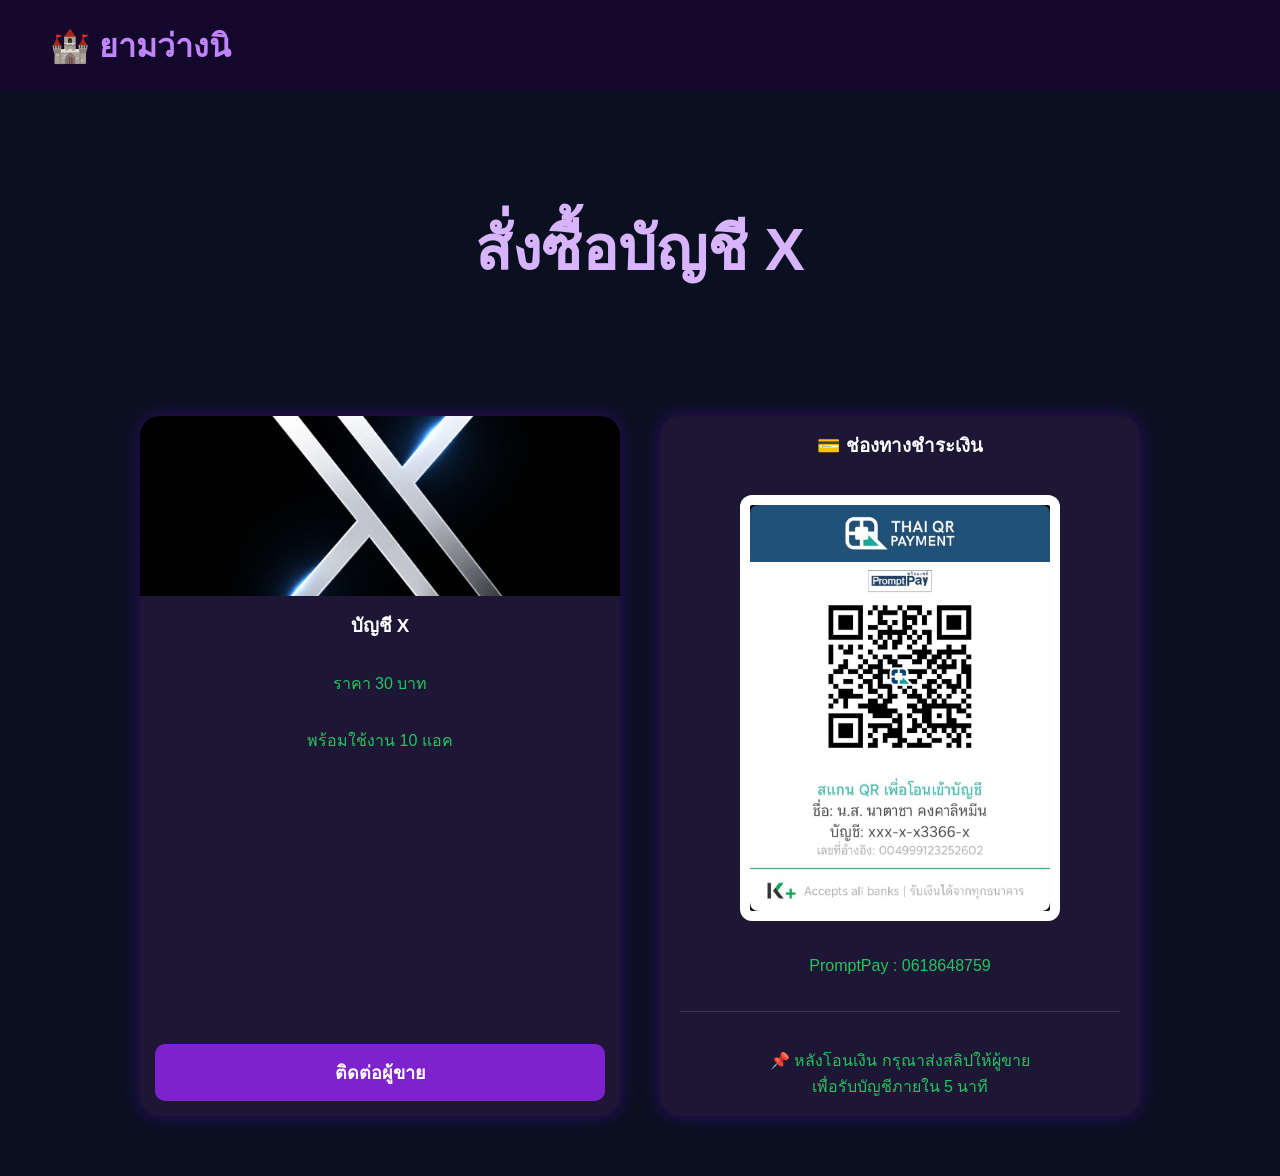
==== buy.html @ 427274d5 "Update buy.html" ====
<!DOCTYPE html>
<html lang="th">
<head>
    <meta charset="UTF-8">
    <meta name="viewport" content="width=device-width, initial-scale=1.0">
    <title>สั่งซื้อบัญชี X</title>
    <link rel="stylesheet" href="css/style.css">
</head>
<body>

<header>
    <div class="logo">🏰 ยามว่างนิ</div>
</header>

<section class="hero">

    <h1>สั่งซื้อบัญชี X</h1>

    <div class="buy-container">

        <!-- กล่องสินค้า -->
        <div class="card">

            <img src="images/x.png" alt="บัญชี X">

            <h3>บัญชี X</h3>

            <p>ราคา 30 บาท</p>

            <p>พร้อมใช้งาน 10 แอค</p>

            <button class="btn-buy">
                ติดต่อผู้ขาย
            </button>

        </div>

        <!-- กล่องชำระเงิน -->
        <div class="card payment-card">

            <h3>💳 ช่องทางชำระเงิน</h3>

            <img src="images/qr.jpg" alt="QR พร้อมเพย์" class="qr">

           <p class="promptpay">PromptPay : 0618648759</p>

<hr class="line">

<p class="notice">
📌 หลังโอนเงิน กรุณาส่งสลิปให้ผู้ขาย<br>
เพื่อรับบัญชีภายใน 5 นาที
</p>

        </div>

    </div>

</section>



    </div>

</section>

</body>
</html>
---- css/style.css ----
body{

background:#0b1020;

color:white;

font-family:Arial;

margin:0;

}

header{

display:flex;

justify-content:space-between;

padding:20px 50px;

background:#14092d;

}

.logo{

font-size:32px;

font-weight:bold;

color:#c084fc;

}

nav a{

color:white;

text-decoration:none;

margin-left:25px;

}

.hero{

text-align:center;

padding:120px 20px;

}

.hero h1{

font-size:60px;

color:#d8b4fe;

}

.btn{
 display:inline-block;
    margin-top:30px;
    padding:15px 35px;
    background:#7e22ce;
    border-radius:30px;

    color:#ffffff;
    text-decoration:none;
    font-size:20px;
    font-weight:bold;
}

.products{

padding:60px;

}

footer{

text-align:center;

padding:40px;

}
.products{
    padding:80px 40px;
}

.products h2{
    text-align:center;
    font-size:40px;
    color:#d8b4fe;
    margin-bottom:40px;
}

.product-grid{
    display:flex;
    justify-content:center;
    align-items:center;
}

.card{
    width:420px;
    background:#1d1735;
    border-radius:20px;
    overflow:hidden;
    box-shadow:0 0 20px rgba(128,0,255,.3);
}

.card:hover{
    transform:translateY(-8px);
}

.card > img:first-child{
    width:100%;
    height:180px;
    object-fit:cover;
    display:block;
}
.card h3{
    padding:15px;
    margin:0;
}

.card p{
    padding:0 15px;
    color:#22c55e;
}
.btn-buy{
    display:block;
    width:calc(100% - 30px);
    margin:15px;
    padding:14px;
    border:none;
    border-radius:10px;
    background:#7e22ce;
    color:#fff;
    text-decoration:none;
    text-align:center;
    font-size:18px;
    font-weight:bold;
    cursor:pointer;
    margin-top:auto;
}

.btn-buy:hover{
    background:#9333ea;
}
.features{
    padding:60px 20px;
    text-align:center;
}

.features h2{
    color:#d8b4fe;
    font-size:36px;
    margin-bottom:30px;
}

.feature-box{
    width:500px;
    max-width:90%;
    margin:auto;
    background:#1d1735;
    border-radius:20px;
    padding:30px;
    box-shadow:0 0 20px rgba(128,0,255,.3);
}

.feature-box p{
    font-size:20px;
    margin:15px 0;
}
.btn,
.btn:link,
.btn:visited{
    color:#fff !important;
    text-decoration:none !important;
}

.btn:hover{
    color:#fff !important;
    background:#9333ea;
}
html{
    scroll-behavior: smooth;
}
.hero{
    display:flex;
    flex-direction:column;
    align-items:center;
    padding:60px 20px;
}

.hero .card{
    margin-top:30px;
}
.qr{
    width:220px;
    margin:20px auto;
    display:block;
    border-radius:15px;
    background:#fff;
    padding:10px;
}
.qr{
    width:300px;
    height:auto;
    margin:20px auto;
    display:block;
    border-radius:12px;
}
.buy-container{
    display:flex;
    justify-content:center;
    align-items:flex-start;
    gap:40px;
    margin-top:40px;
    flex-wrap:wrap;
}
.buy-container{
    display:flex;
    justify-content:center;
    align-items:stretch;
    gap:40px;
    margin-top:40px;
}

.buy-container .card{
    width:480px;
    display:flex;
    flex-direction:column;
}
.line{
    border:none;
    border-top:1px solid rgba(255,255,255,.15);
    margin:20px;
}

.notice{
    color:#d8b4fe;
    font-size:16px;
    line-height:1.6;
    padding:0 20px 20px;
}
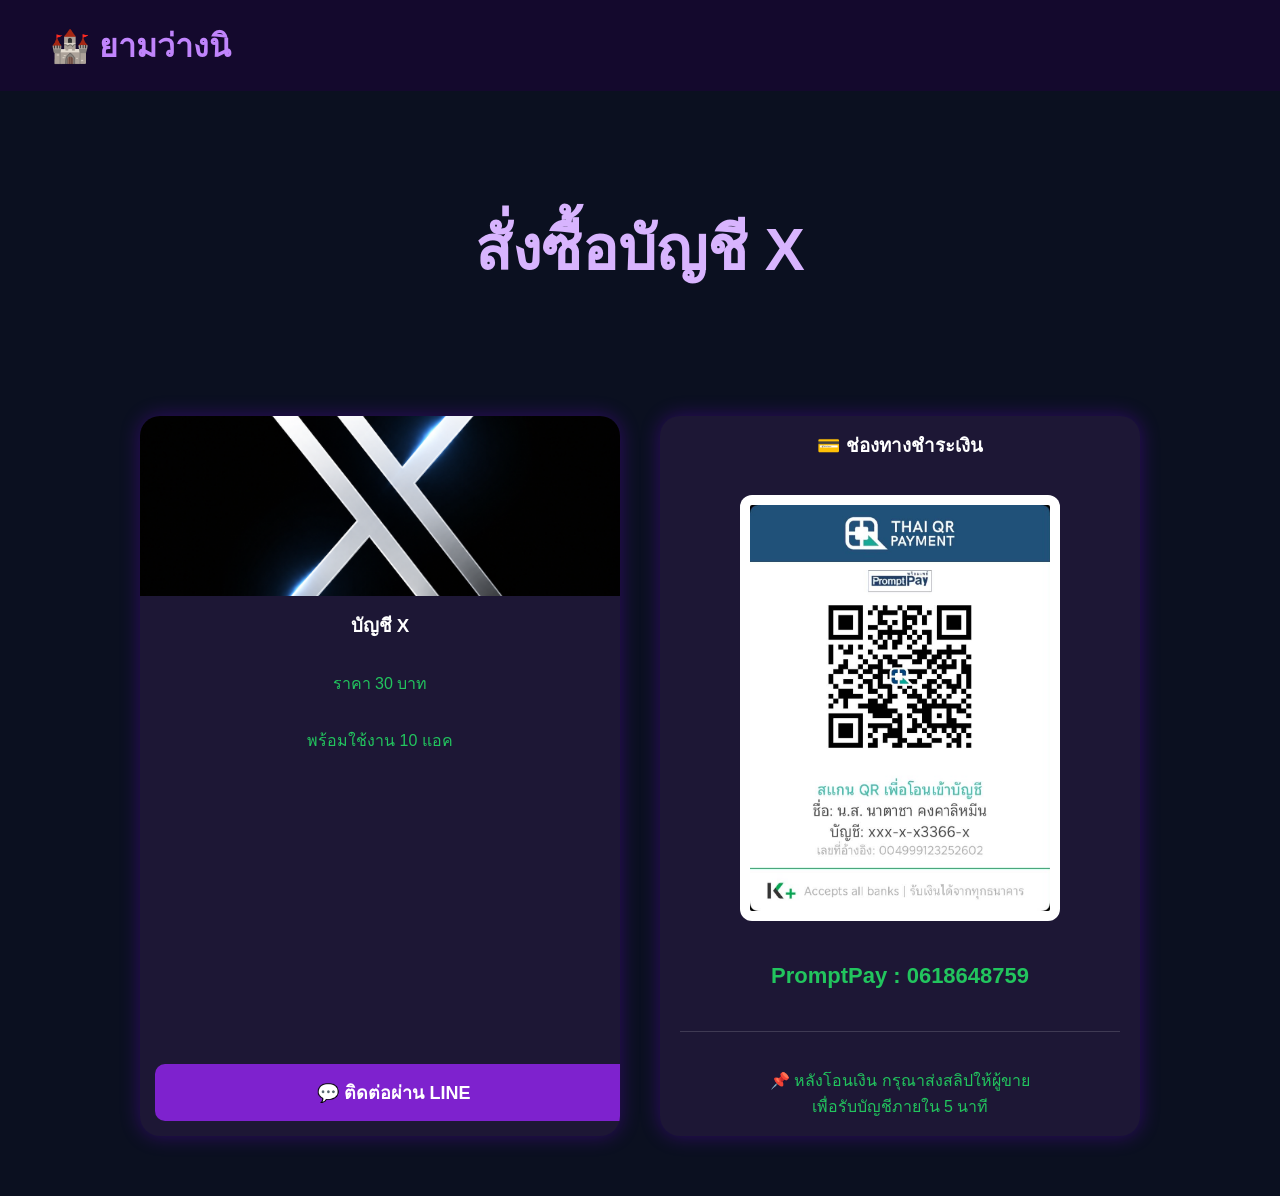
==== commit 88592f18: "Update buy.html" ====
--- a/buy.html
+++ b/buy.html
@@ -29,9 +29,9 @@
 
             <p>พร้อมใช้งาน 10 แอค</p>
 
-            <button class="btn-buy">
-                ติดต่อผู้ขาย
-            </button>
+           <a href="https://line.me/ti/p/YyQv7bHfuL" target="_blank" class="btn-buy">
+    💬 ติดต่อผ่าน LINE
+</a>
 
         </div>
 
--- a/css/style.css
+++ b/css/style.css
@@ -245,3 +245,23 @@
     line-height:1.6;
     padding:0 20px 20px;
 }
+.line{
+    border:none;
+    border-top:1px solid rgba(255,255,255,.15);
+    margin:20px;
+}
+
+.promptpay{
+    color:#22c55e;
+    font-size:22px;
+    font-weight:bold;
+    text-align:center;
+}
+
+.notice{
+    color:#d8b4fe;
+    font-size:16px;
+    line-height:1.6;
+    text-align:center;
+    padding:0 20px 20px;
+}
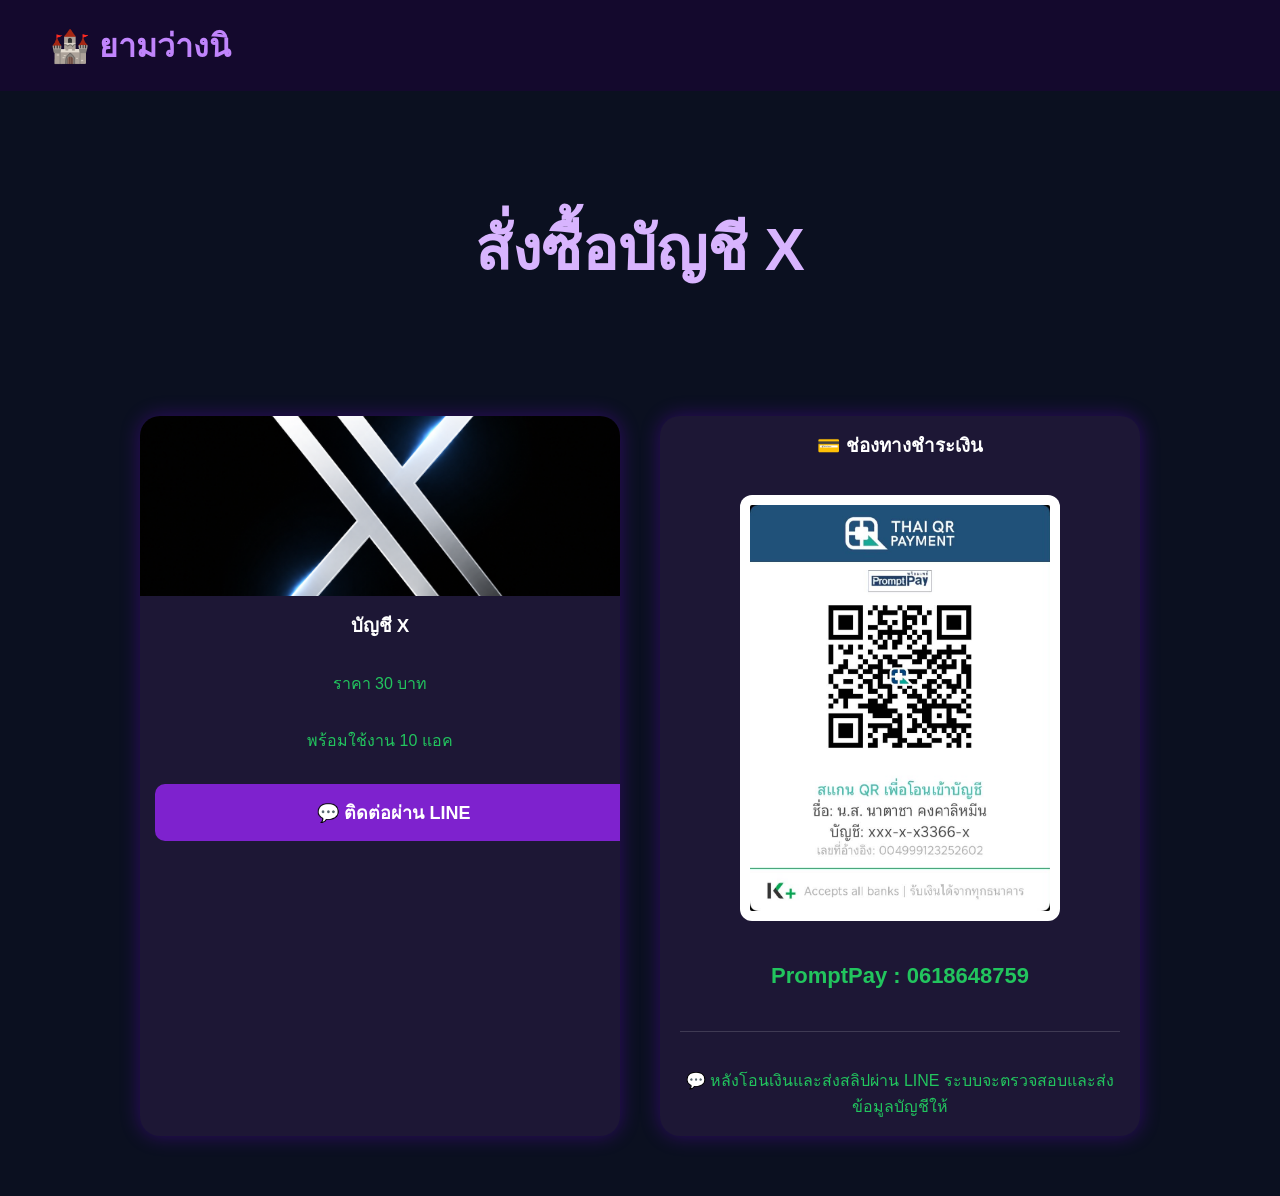
==== commit 78f2f17a: "Update payment notice in buy.html" ====
--- a/buy.html
+++ b/buy.html
@@ -47,8 +47,8 @@
 <hr class="line">
 
 <p class="notice">
-📌 หลังโอนเงิน กรุณาส่งสลิปให้ผู้ขาย<br>
-เพื่อรับบัญชีภายใน 5 นาที
+💬 หลังโอนเงินและส่งสลิปผ่าน LINE
+ระบบจะตรวจสอบและส่งข้อมูลบัญชีให้
 </p>
 
         </div>
--- a/css/style.css
+++ b/css/style.css
@@ -133,16 +133,19 @@
     width:calc(100% - 30px);
     margin:15px;
     padding:14px;
-    border:none;
     border-radius:10px;
     background:#7e22ce;
     color:#fff;
-    text-decoration:none;
-    text-align:center;
     font-size:18px;
     font-weight:bold;
+    text-align:center;
+    text-decoration:none;
     cursor:pointer;
-    margin-top:auto;
+}
+
+.btn-buy:hover{
+    background:#9333ea;
+}
 }
 
 .btn-buy:hover{
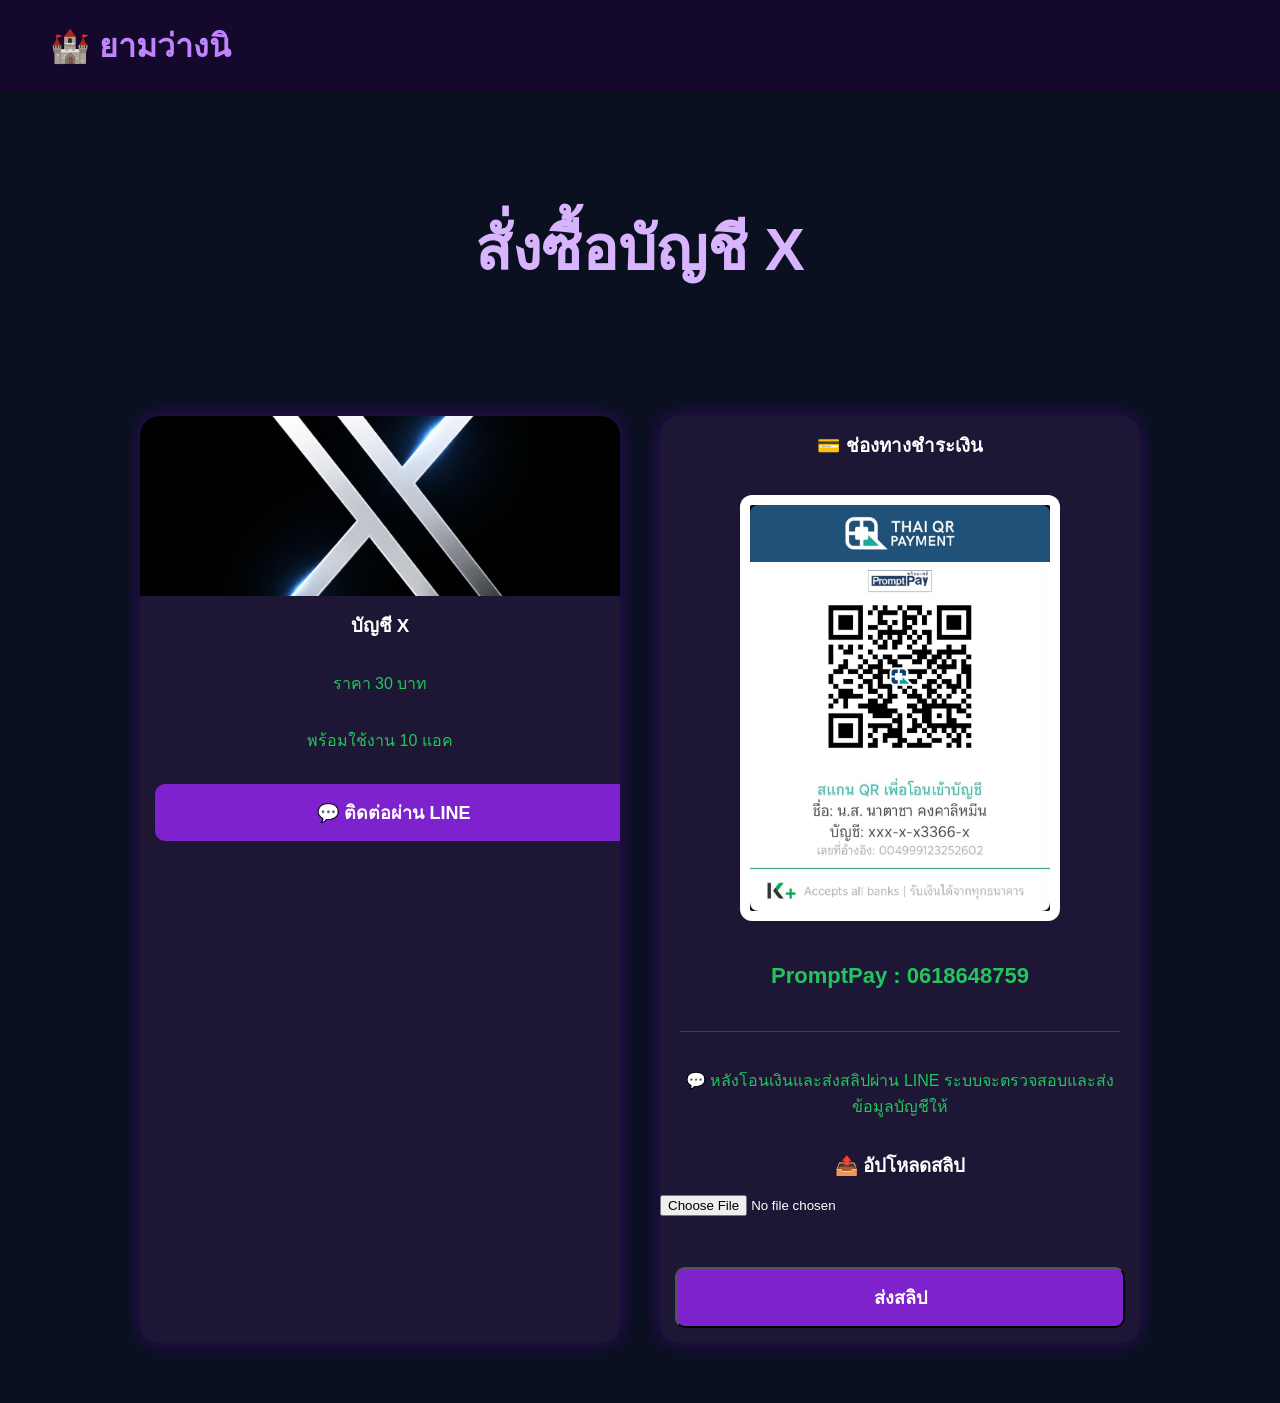
==== commit a90ce33c: "Update buy.html" ====
--- a/buy.html
+++ b/buy.html
@@ -50,7 +50,15 @@
 💬 หลังโอนเงินและส่งสลิปผ่าน LINE
 ระบบจะตรวจสอบและส่งข้อมูลบัญชีให้
 </p>
+<h3>📤 อัปโหลดสลิป</h3>
 
+<input type="file" id="slip" accept="image/*">
+
+<br><br>
+
+<button class="btn-buy">
+ส่งสลิป
+</button>
         </div>
 
     </div>
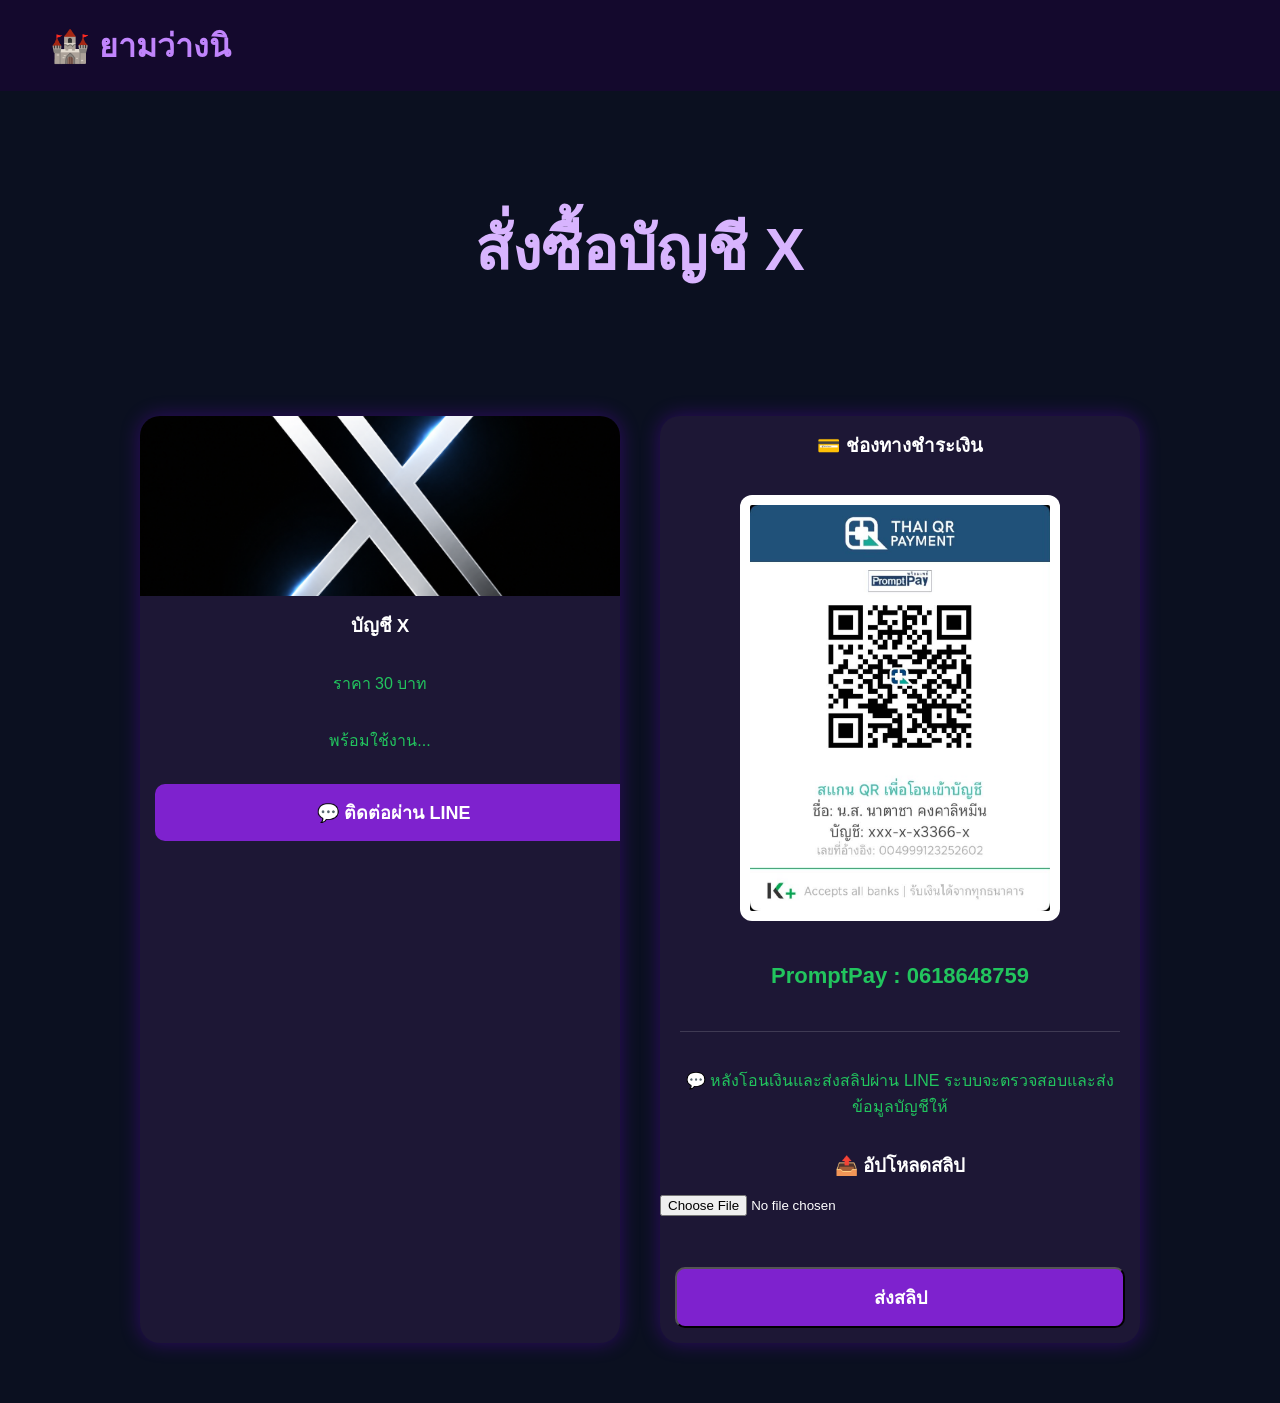
==== commit 8df08427: "Update buy.html" ====
--- a/buy.html
+++ b/buy.html
@@ -27,7 +27,7 @@
 
             <p>ราคา 30 บาท</p>
 
-            <p>พร้อมใช้งาน 10 แอค</p>
+          <p id="stock">พร้อมใช้งาน...</p>
 
            <a href="https://line.me/ti/p/YyQv7bHfuL" target="_blank" class="btn-buy">
     💬 ติดต่อผ่าน LINE
--- a/css/style.css
+++ b/css/style.css
@@ -268,3 +268,9 @@
     text-align:center;
     padding:0 20px 20px;
 }
+.stock{
+    color:#22c55e;
+    font-size:18px;
+    font-weight:bold;
+    padding:0 15px;
+}
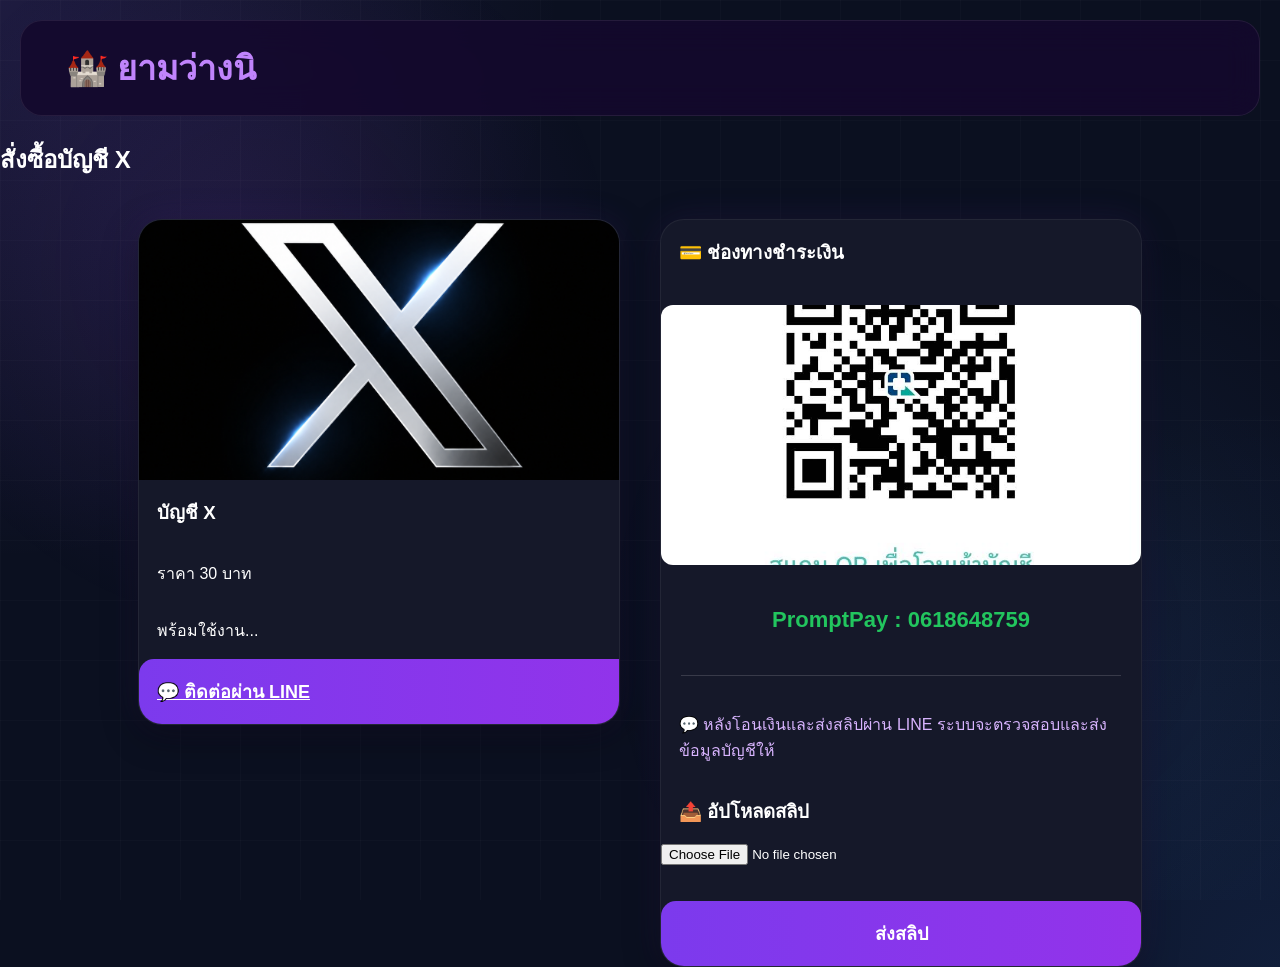
==== commit f0ef62b6: "Update buy.html" ====
--- a/buy.html
+++ b/buy.html
@@ -12,8 +12,7 @@
     <div class="logo">🏰 ยามว่างนิ</div>
 </header>
 
-<section class="hero">
-
+<section class="buy-page">
     <h1>สั่งซื้อบัญชี X</h1>
 
     <div class="buy-container">
@@ -61,13 +60,7 @@
 </button>
         </div>
 
-    </div>
-
-</section>
-
-
-
-    </div>
+  
 
 </section>
 
--- a/css/style.css
+++ b/css/style.css
@@ -1,155 +1,213 @@
 body{
-
-background:#0b1020;
-
-color:white;
-
-font-family:Arial;
-
-margin:0;
-
+    margin:0;
+    padding:0;
+    padding-top:120px;
+    font-family:"Segoe UI",sans-serif;
+    color:#fff;
+    overflow-x:hidden;
+
+    background:
+        radial-gradient(circle at top left,rgba(139,92,246,.15),transparent 35%),
+        radial-gradient(circle at bottom right,rgba(59,130,246,.12),transparent 35%),
+        #0b1020;
+}
+
+body::before{
+    content:"";
+    position:fixed;
+    inset:0;
+    pointer-events:none;
+    z-index:-1;
+
+    background:
+        radial-gradient(circle at 20% 30%,rgba(168,85,247,.10),transparent 30%),
+        radial-gradient(circle at 80% 70%,rgba(96,165,250,.08),transparent 35%),
+        linear-gradient(rgba(255,255,255,.02) 1px,transparent 1px),
+        linear-gradient(90deg,rgba(255,255,255,.02) 1px,transparent 1px);
+
+    background-size:
+        auto,
+        auto,
+        60px 60px,
+        60px 60px;
 }
 
 header{
-
-display:flex;
-
-justify-content:space-between;
-
-padding:20px 50px;
-
-background:#14092d;
-
+    position:fixed;
+    top:20px;
+    left:20px;
+    right:20px;
+
+    display:flex;
+    justify-content:space-between;
+    align-items:center;
+
+    padding:20px 45px;
+
+    background:rgba(20,9,45,.88);
+    backdrop-filter:blur(16px);
+
+    border:1px solid rgba(255,255,255,.08);
+    border-radius:22px;
+
+    z-index:1000;
 }
 
 .logo{
-
-font-size:32px;
-
-font-weight:bold;
-
-color:#c084fc;
-
+    font-size:34px;
+    font-weight:700;
+    color:#c084fc;
 }
 
 nav a{
-
-color:white;
-
-text-decoration:none;
-
-margin-left:25px;
-
+    color:#e2e8f0;
+    text-decoration:none;
+    margin-left:30px;
+    font-weight:600;
+    transition:.3s;
+}
+
+nav a:hover{
+    color:#c084fc;
 }
 
 .hero{
-
-text-align:center;
-
-padding:120px 20px;
-
+    min-height:100vh;
+
+    display:flex;
+    flex-direction:column;
+    justify-content:center;
+    align-items:center;
+
+    text-align:center;
 }
 
 .hero h1{
-
-font-size:60px;
-
-color:#d8b4fe;
-
+    font-size:88px;
+    font-weight:900;
+    color:#d8b4fe;
+    line-height:1.05;
+    letter-spacing:-2px;
+
+    margin:25px 0;
+}
+
+.hero p{
+    max-width:650px;
+
+    color:#cbd5e1;
+    font-size:22px;
+    line-height:1.8;
+}
+
+.badge{
+    padding:8px 18px;
+    border-radius:999px;
+
+    background:rgba(139,92,246,.15);
+    border:1px solid rgba(139,92,246,.4);
+
+    color:#d8b4fe;
 }
 
 .btn{
- display:inline-block;
-    margin-top:30px;
-    padding:15px 35px;
-    background:#7e22ce;
-    border-radius:30px;
-
-    color:#ffffff;
+    display:inline-block;
+
+    margin-top:35px;
+    padding:16px 36px;
+
+    border-radius:35px;
+
+    background:linear-gradient(90deg,#7c3aed,#9333ea);
+
+    color:#fff;
     text-decoration:none;
     font-size:20px;
-    font-weight:bold;
-}
-
-.products{
-
-padding:60px;
-
-}
-
-footer{
-
-text-align:center;
-
-padding:40px;
-
-}
-.products{
-    padding:80px 40px;
-}
-
-.products h2{
-    text-align:center;
-    font-size:40px;
-    color:#d8b4fe;
-    margin-bottom:40px;
+    font-weight:700;
+
+    transition:.3s;
+}
+
+.btn:hover{
+    transform:translateY(-3px);
+}
+
+.btn-outline{
+    padding:16px 36px;
+
+    border:2px solid #8b5cf6;
+    border-radius:35px;
+
+    color:#fff;
+    text-decoration:none;
+
+    transition:.3s;
+}
+
+.btn-outline:hover{
+    background:#8b5cf6;
 }
 
 .product-grid{
     display:flex;
     justify-content:center;
-    align-items:center;
 }
 
 .card{
-    width:420px;
-    background:#1d1735;
-    border-radius:20px;
+    width:380px;
+
+    background:#151829;
+    border-radius:24px;
     overflow:hidden;
-    box-shadow:0 0 20px rgba(128,0,255,.3);
+
+    border:1px solid rgba(255,255,255,.06);
+
+    box-shadow:
+        0 10px 35px rgba(0,0,0,.45),
+        0 0 35px rgba(139,92,246,.12);
+
+    transition:.35s;
 }
 
 .card:hover{
     transform:translateY(-8px);
 }
 
-.card > img:first-child{
+.card img{
     width:100%;
-    height:180px;
+    height:260px;
     object-fit:cover;
-    display:block;
-}
+}
+
 .card h3{
-    padding:15px;
+    padding:18px;
     margin:0;
 }
 
 .card p{
-    padding:0 15px;
-    color:#22c55e;
+    padding:0 18px;
 }
 .btn-buy{
-    display:block;
-    width:calc(100% - 30px);
-    margin:15px;
-    padding:14px;
-    border-radius:10px;
-    background:#7e22ce;
+    width:100%;
+
+    padding:18px;
+
+    border:none;
+    border-radius:15px;
+
+    background:linear-gradient(90deg,#7c3aed,#9333ea);
+
     color:#fff;
     font-size:18px;
-    font-weight:bold;
-    text-align:center;
-    text-decoration:none;
+    font-weight:700;
+
     cursor:pointer;
+
+    transition:.3s;
 }
 
 .btn-buy:hover{
-    background:#9333ea;
-}
-}
-
-.btn-buy:hover{
-    background:#9333ea;
+    transform:translateY(-2px);
 }
 .features{
     padding:60px 20px;
@@ -191,22 +249,21 @@
     scroll-behavior: smooth;
 }
 .hero{
+    min-height:100vh;
+
     display:flex;
     flex-direction:column;
+    justify-content:center;
     align-items:center;
-    padding:60px 20px;
+
+    text-align:center;
+
+    padding-top:60px;
+    padding-bottom:80px;
 }
 
 .hero .card{
     margin-top:30px;
-}
-.qr{
-    width:220px;
-    margin:20px auto;
-    display:block;
-    border-radius:15px;
-    background:#fff;
-    padding:10px;
 }
 .qr{
     width:300px;
@@ -223,18 +280,18 @@
     margin-top:40px;
     flex-wrap:wrap;
 }
-.buy-container{
-    display:flex;
-    justify-content:center;
-    align-items:stretch;
-    gap:40px;
-    margin-top:40px;
-}
 
 .buy-container .card{
     width:480px;
     display:flex;
     flex-direction:column;
+}
+
+.notice{
+    color:#d8b4fe;
+    font-size:16px;
+    line-height:1.6;
+    padding:0 20px 20px;
 }
 .line{
     border:none;
@@ -242,31 +299,11 @@
     margin:20px;
 }
 
-.notice{
-    color:#d8b4fe;
-    font-size:16px;
-    line-height:1.6;
-    padding:0 20px 20px;
-}
-.line{
-    border:none;
-    border-top:1px solid rgba(255,255,255,.15);
-    margin:20px;
-}
-
 .promptpay{
     color:#22c55e;
     font-size:22px;
     font-weight:bold;
     text-align:center;
-}
-
-.notice{
-    color:#d8b4fe;
-    font-size:16px;
-    line-height:1.6;
-    text-align:center;
-    padding:0 20px 20px;
 }
 .stock{
     color:#22c55e;
@@ -274,3 +311,64 @@
     font-weight:bold;
     padding:0 15px;
 }
+.badge{
+    display:inline-block;
+    padding:8px 18px;
+    background:rgba(139,92,246,.15);
+    border:1px solid rgba(139,92,246,.4);
+    border-radius:999px;
+    color:#d8b4fe;
+    margin-bottom:20px;
+    font-size:15px;
+}
+
+.hero p{
+    color:#cbd5e1;
+    font-size:22px;
+    line-height:1.8;
+    max-width:650px;
+    margin:auto;
+}
+
+.hero-buttons{
+    margin-top:35px;
+    display:flex;
+    justify-content:center;
+    gap:20px;
+    flex-wrap:wrap;
+}
+
+.btn-outline{
+    padding:15px 35px;
+    border:2px solid #8b5cf6;
+    border-radius:30px;
+    color:white;
+    text-decoration:none;
+    transition:.3s;
+}
+
+.btn-outline:hover{
+    background:#8b5cf6;
+}
+.x-black{
+    color:#000 !important;
+    -webkit-text-stroke:2px #fff;
+}
+.products{
+    padding:100px 40px;
+    text-align:center;
+}
+
+.products h2{
+    width:100%;
+    text-align:center;
+    margin:0 auto 60px;
+    font-size:48px;
+    color:#d8b4fe;
+}
+
+.product-grid{
+    display:flex;
+    justify-content:center;
+    align-items:center;
+}
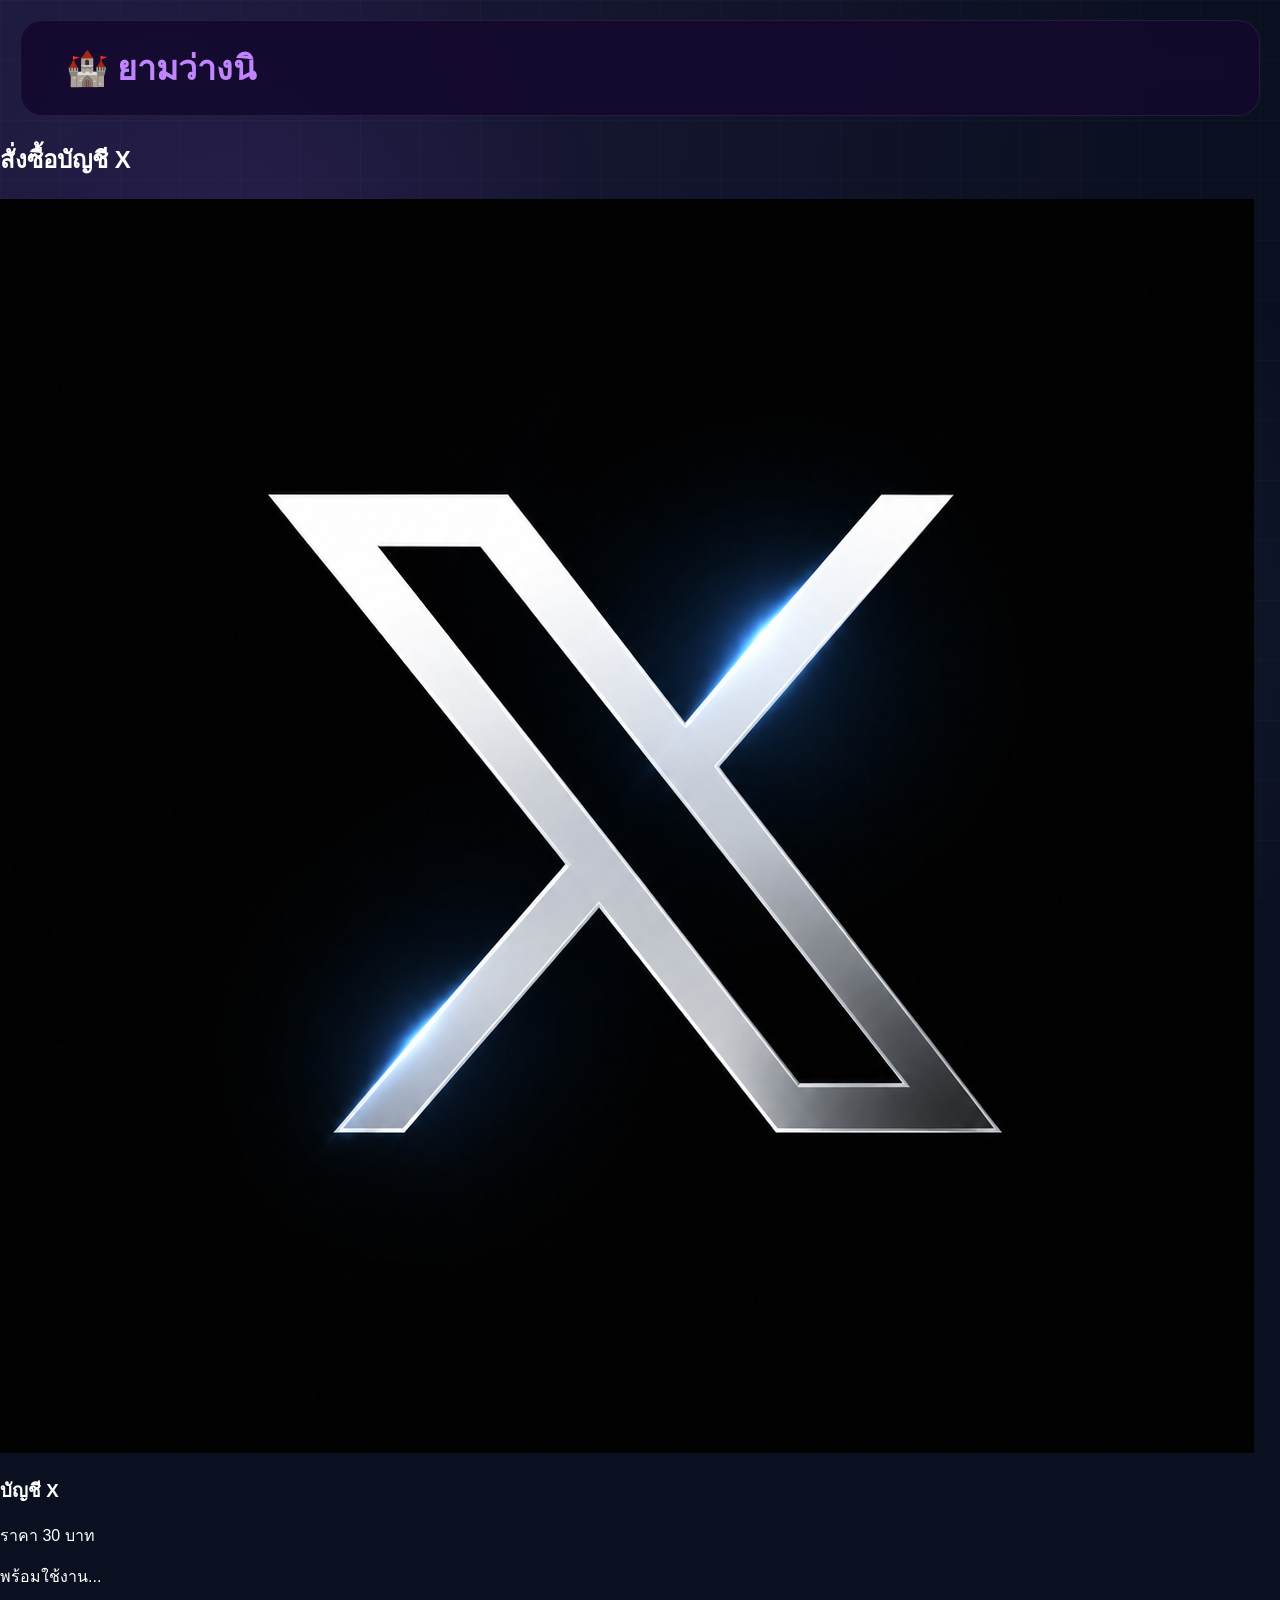
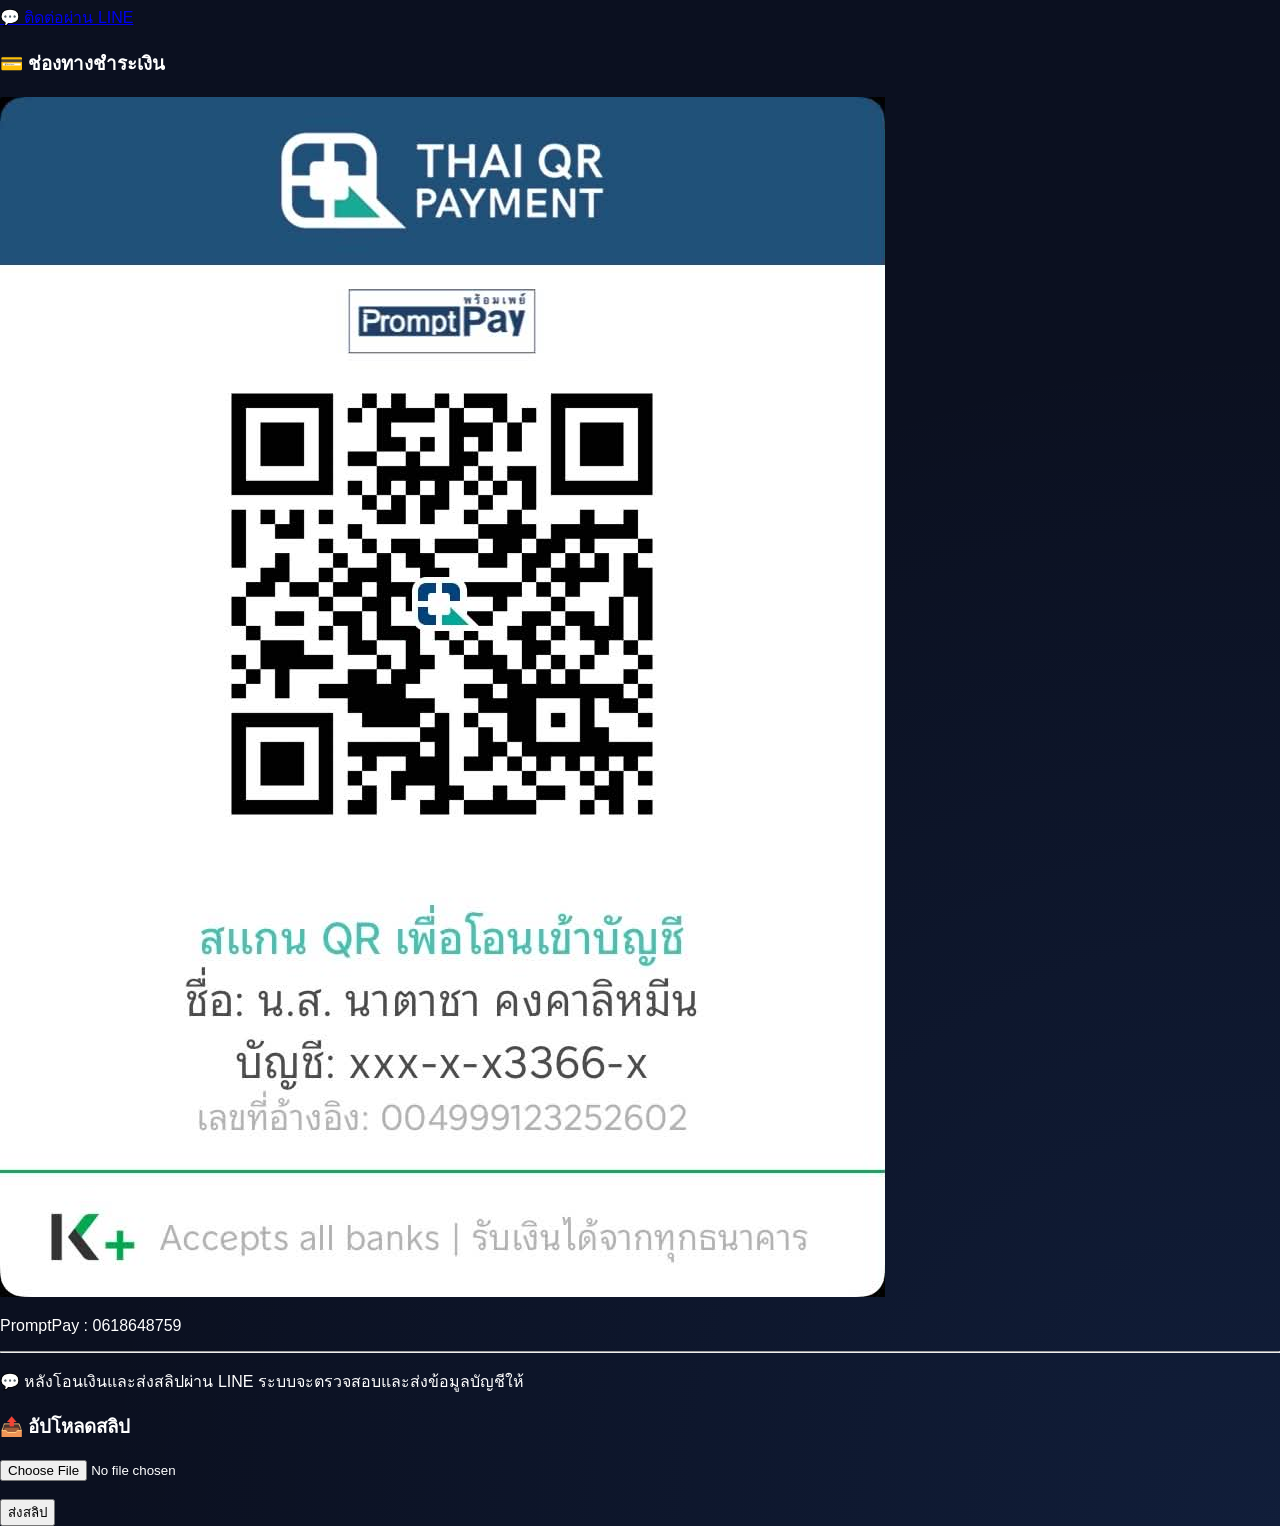
==== commit 140456d6: "Add script tag for animation.js in buy.html" ====
--- a/buy.html
+++ b/buy.html
@@ -63,6 +63,6 @@
   
 
 </section>
-
+<script src="js/animation.js"></script>
 </body>
 </html>
--- a/css/style.css
+++ b/css/style.css
@@ -60,15 +60,32 @@
 }
 
 nav a{
+    position:relative;
     color:#e2e8f0;
     text-decoration:none;
-    margin-left:30px;
-    font-weight:600;
+    margin-left:25px;
     transition:.3s;
 }
 
 nav a:hover{
     color:#c084fc;
+
+nav a::after{
+    content:"";
+    position:absolute;
+    left:0;
+    bottom:-6px;
+
+    width:0%;
+    height:2px;
+
+    background:#a855f7;
+    transition:.3s;
+}
+
+nav a:hover::after{
+    width:100%;
+
 }
 
 .hero{
@@ -207,7 +224,13 @@
 }
 
 .btn-buy:hover{
-    transform:translateY(-2px);
+    transform:translateY(-4px);
+
+    background:linear-gradient(90deg,#8b5cf6,#a855f7);
+
+    box-shadow:
+        0 0 20px rgba(168,85,247,.5),
+        0 0 40px rgba(168,85,247,.3);
 }
 .features{
     padding:60px 20px;
@@ -266,11 +289,15 @@
     margin-top:30px;
 }
 .qr{
-    width:300px;
+    width:100%;
+    max-width:300px;
     height:auto;
+    object-fit:contain;
+    display:block;
     margin:20px auto;
-    display:block;
     border-radius:12px;
+    background:#fff;
+    padding:10px;
 }
 .buy-container{
     display:flex;
@@ -372,3 +399,23 @@
     justify-content:center;
     align-items:center;
 }
+.buy-page{
+    padding:20px 20px 60px;
+    text-align:center;
+}
+
+.buy-page h1{
+    font-size:52px;
+    color:#d8b4fe;
+    margin:20px 0 40px;
+}
+.card{
+    opacity:0;
+    transform:translateY(50px);
+    transition:all .8s ease;
+}
+
+.card.show{
+    opacity:1;
+    transform:translateY(0);
+}
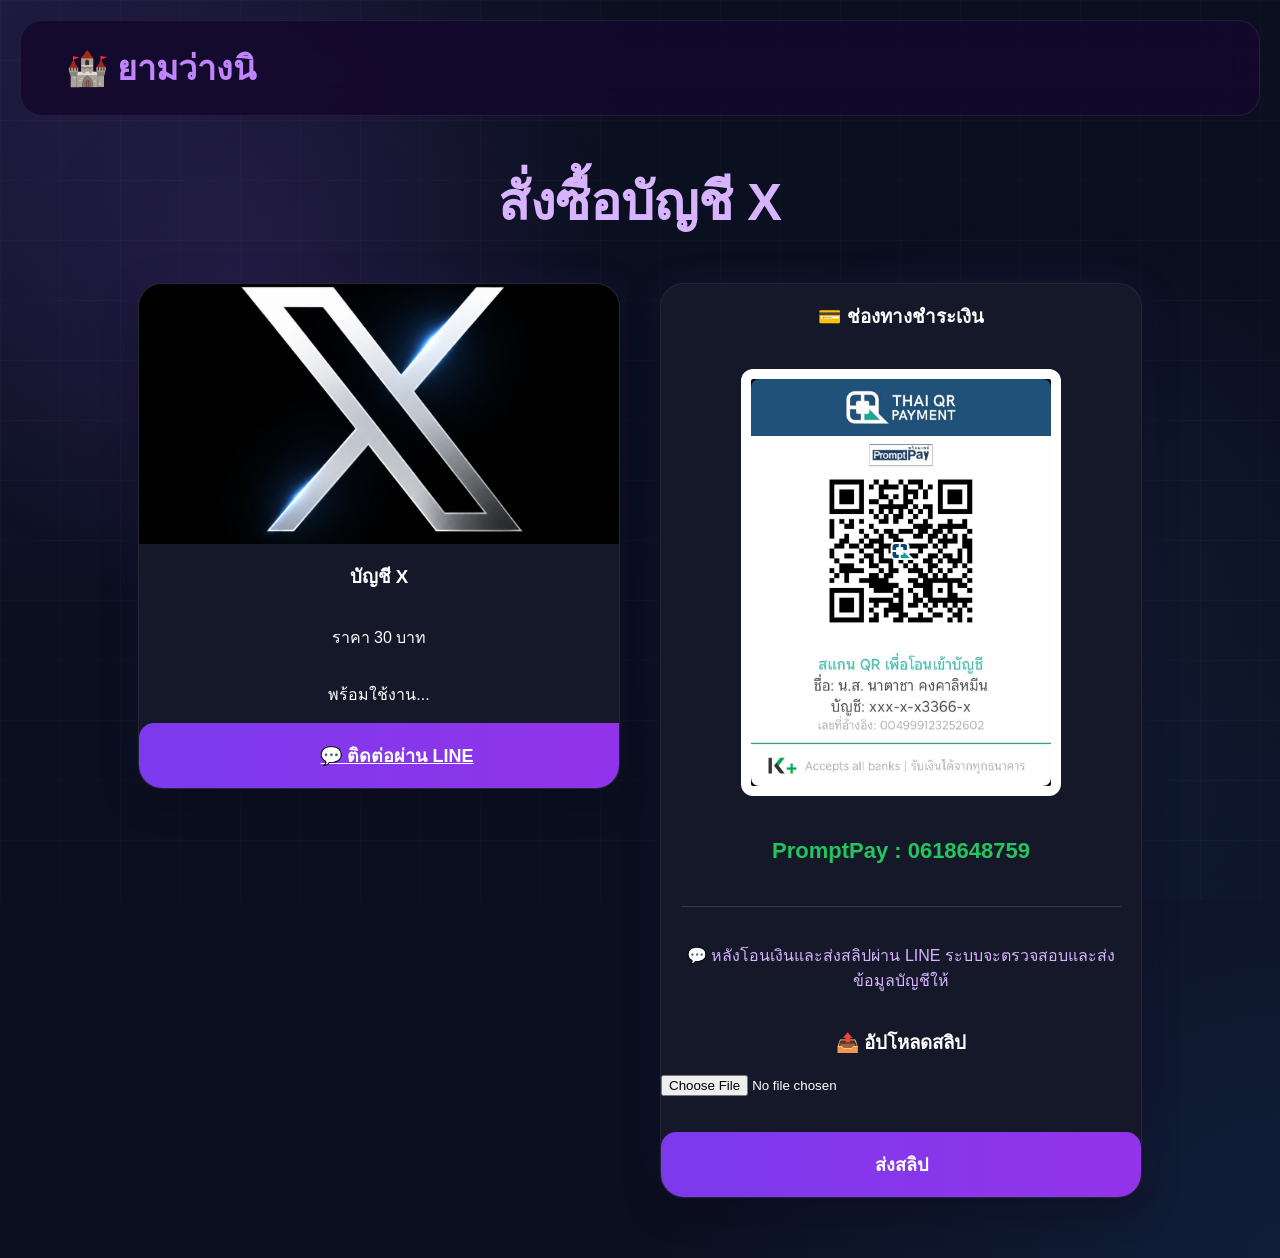
==== commit 731940a5: "Add stars div and update header in buy.html" ====
--- a/buy.html
+++ b/buy.html
@@ -7,6 +7,8 @@
     <link rel="stylesheet" href="css/style.css">
 </head>
 <body>
+
+<div class="stars"></div>
 
 <header>
     <div class="logo">🏰 ยามว่างนิ</div>
--- a/css/style.css
+++ b/css/style.css
@@ -69,25 +69,22 @@
 
 nav a:hover{
     color:#c084fc;
+}
 
 nav a::after{
     content:"";
     position:absolute;
     left:0;
     bottom:-6px;
-
     width:0%;
     height:2px;
-
     background:#a855f7;
     transition:.3s;
 }
 
 nav a:hover::after{
     width:100%;
-
-}
-
+}
 .hero{
     min-height:100vh;
 
@@ -190,10 +187,11 @@
     transform:translateY(-8px);
 }
 
-.card img{
+.card > img:first-child{
     width:100%;
     height:260px;
     object-fit:cover;
+    display:block;
 }
 
 .card h3{
